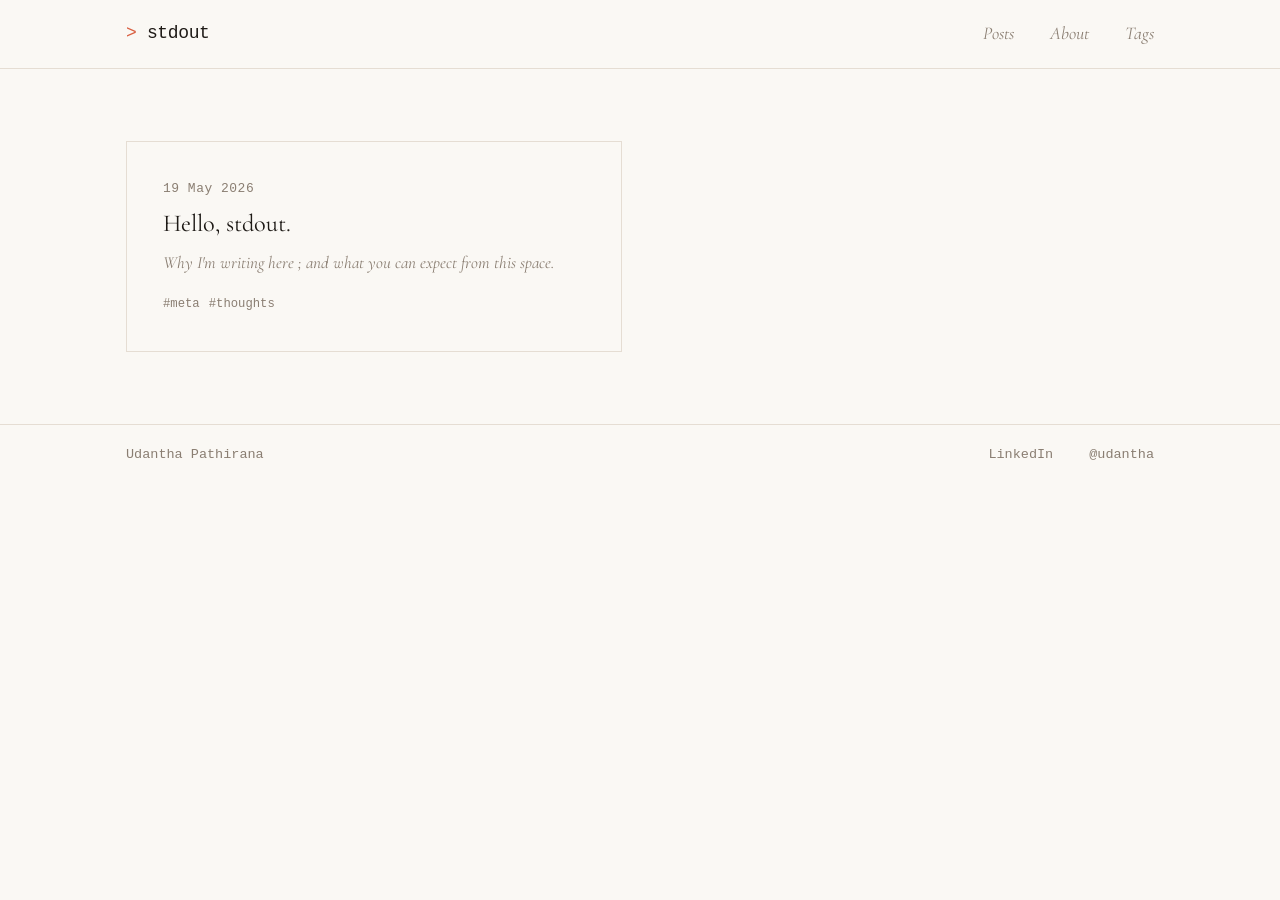
==== index.html @ 0016011a "publish: 2026-05-20 01:02:09" ====
<!DOCTYPE html><html lang="en" data-astro-cid-37fxchfa> <head><meta charset="UTF-8"><meta name="viewport" content="width=device-width, initial-scale=1.0"><title>Posts · stdout</title><link rel="icon" type="image/svg+xml" href="/favicon.svg"><link rel="apple-touch-icon" href="/apple-touch-icon.png"><link rel="canonical" href="https://stdout.udantha.com/"><meta name="description" content="Writing on AI/ML, cloud architecture, distributed systems, and the tricky parts of building software that lasts. By Udantha Pathirana."><meta name="author" content="Udantha Pathirana"><!-- Open Graph --><meta property="og:title" content="Posts · stdout"><meta property="og:type" content="website"><meta property="og:url" content="https://stdout.udantha.com/"><meta property="og:site_name" content="stdout"><meta property="og:description" content="Writing on AI/ML, cloud architecture, distributed systems, and the tricky parts of building software that lasts. By Udantha Pathirana."><meta property="og:image" content="https://stdout.udantha.com/og.png"><!-- Twitter Card --><meta name="twitter:card" content="summary_large_image"><meta name="twitter:title" content="Posts · stdout"><meta name="twitter:description" content="Writing on AI/ML, cloud architecture, distributed systems, and the tricky parts of building software that lasts. By Udantha Pathirana."><meta name="twitter:image" content="https://stdout.udantha.com/og.png"><style>@import"https://fonts.googleapis.com/css2?family=Cormorant+Garamond:ital,wght@0,300;0,400;0,500;0,600;1,300;1,400;1,500;1,600&display=swap";:root{--font-serif: "Cormorant Garamond", Georgia, "Times New Roman", serif;--font-mono: "JetBrains Mono", "Fira Code", ui-monospace, "Courier New", monospace;--color-bg: #faf8f4;--color-surface: #f0ece5;--color-border: #e5ddd3;--color-text: #1e1a16;--color-muted: #8a7e72;--color-accent: #d95f41;--max-width: 720px;--max-width-wide: 1100px;--space-xs: .5rem;--space-sm: 1rem;--space-md: 2rem;--space-lg: 4rem}*,*:before,*:after{box-sizing:border-box;margin:0;padding:0}html{font-size:18px;scroll-behavior:smooth}body{font-family:var(--font-serif);background:var(--color-bg);color:var(--color-text);line-height:1.75;min-height:100vh}a{color:var(--color-accent);text-decoration:none}a:hover{text-decoration:underline}h1,h2,h3,h4,h5,h6{font-family:var(--font-serif);line-height:1.2;font-weight:500}h1{font-size:2.5rem}h2{font-size:1.8rem}h3{font-size:1.4rem}p{margin-block:var(--space-sm)}code{font-family:var(--font-mono);font-size:.78em;background:var(--color-surface);border:1px solid var(--color-border);padding:.1em .4em;border-radius:2px}pre{font-family:var(--font-mono);font-size:.82rem;background:var(--color-surface);border:1px solid var(--color-border);padding:var(--space-sm);border-radius:4px;overflow-x:auto;margin-block:var(--space-sm)}pre code{background:none;border:none;padding:0}img{max-width:100%;height:auto}ul,ol{padding-left:1.5rem}li{margin-block:.25rem}hr{border:none;border-top:1px solid var(--color-border);margin-block:var(--space-md)}blockquote{border-left:2px solid var(--color-accent);padding-left:var(--space-sm);color:var(--color-muted);margin-inline:0;font-style:italic}header[data-astro-cid-37fxchfa]{border-bottom:1px solid var(--color-border);padding-block:var(--space-sm);background:var(--color-bg);position:sticky;top:0;z-index:10}nav[data-astro-cid-37fxchfa]{max-width:var(--max-width-wide);margin-inline:auto;padding-inline:var(--space-md);display:flex;align-items:center;justify-content:space-between}.brand[data-astro-cid-37fxchfa]{font-family:var(--font-mono);font-size:1rem;font-weight:500;color:var(--color-text);letter-spacing:-.02em}.brand[data-astro-cid-37fxchfa]:hover{text-decoration:none;color:var(--color-accent)}.prompt[data-astro-cid-37fxchfa]{color:var(--color-accent)}.nav-links[data-astro-cid-37fxchfa]{display:flex;gap:var(--space-md)}.nav-links[data-astro-cid-37fxchfa] a[data-astro-cid-37fxchfa]{font-family:var(--font-serif);font-style:italic;color:var(--color-muted);font-size:1rem}.nav-links[data-astro-cid-37fxchfa] a[data-astro-cid-37fxchfa]:hover{color:var(--color-text);text-decoration:none}main[data-astro-cid-37fxchfa]{max-width:var(--max-width-wide);margin-inline:auto;padding:var(--space-lg) var(--space-md)}footer[data-astro-cid-37fxchfa]{border-top:1px solid var(--color-border);padding-block:var(--space-sm)}.footer-inner[data-astro-cid-37fxchfa]{max-width:var(--max-width-wide);margin-inline:auto;padding-inline:var(--space-md);display:flex;align-items:center;justify-content:space-between;gap:var(--space-sm)}footer[data-astro-cid-37fxchfa] a[data-astro-cid-37fxchfa]{font-family:var(--font-mono);font-size:.75rem;color:var(--color-muted)}footer[data-astro-cid-37fxchfa] a[data-astro-cid-37fxchfa]:hover{color:var(--color-text);text-decoration:none}.footer-links[data-astro-cid-37fxchfa]{display:flex;gap:var(--space-md)}@media(max-width:600px){nav[data-astro-cid-37fxchfa]{padding-inline:var(--space-sm)}.nav-links[data-astro-cid-37fxchfa]{gap:var(--space-sm)}}
.posts-grid[data-astro-cid-j7pv25f6]{display:grid;grid-template-columns:repeat(auto-fill,minmax(320px,1fr));gap:var(--space-md)}article[data-astro-cid-j7pv25f6]{border:1px solid var(--color-border);padding:var(--space-md);display:flex;flex-direction:column;gap:var(--space-xs);transition:border-color .15s}article[data-astro-cid-j7pv25f6]:hover{border-color:var(--color-muted)}time[data-astro-cid-j7pv25f6]{font-family:var(--font-mono);font-size:.72rem;color:var(--color-muted);letter-spacing:.04em}h2[data-astro-cid-j7pv25f6]{font-size:1.35rem;font-weight:400;line-height:1.25}h2[data-astro-cid-j7pv25f6] a[data-astro-cid-j7pv25f6]{color:var(--color-text)}h2[data-astro-cid-j7pv25f6] a[data-astro-cid-j7pv25f6]:hover{color:var(--color-accent);text-decoration:none}p[data-astro-cid-j7pv25f6]{font-style:italic;color:var(--color-muted);font-size:.95rem;line-height:1.6;margin:0;flex:1}.tags[data-astro-cid-j7pv25f6]{display:flex;gap:var(--space-xs);flex-wrap:wrap;margin-top:var(--space-xs)}.tags[data-astro-cid-j7pv25f6] a[data-astro-cid-j7pv25f6]{font-family:var(--font-mono);font-size:.68rem;color:var(--color-muted)}.tags[data-astro-cid-j7pv25f6] a[data-astro-cid-j7pv25f6]:hover{color:var(--color-accent);text-decoration:none}
</style></head> <body data-astro-cid-37fxchfa> <header data-astro-cid-37fxchfa> <nav data-astro-cid-37fxchfa> <a href="/" class="brand" data-astro-cid-37fxchfa><span class="prompt" data-astro-cid-37fxchfa>&gt;</span>&nbsp;stdout</a> <div class="nav-links" data-astro-cid-37fxchfa> <a href="/" data-astro-cid-37fxchfa>Posts</a> <a href="/about" data-astro-cid-37fxchfa>About</a> <a href="/tags" data-astro-cid-37fxchfa>Tags</a> </div> </nav> </header> <main data-astro-cid-37fxchfa>  <div class="posts-grid" data-astro-cid-j7pv25f6> <article data-astro-cid-j7pv25f6> <time data-astro-cid-j7pv25f6>19 May 2026</time> <h2 data-astro-cid-j7pv25f6><a href="/articles/welcome-to-stdout/" data-astro-cid-j7pv25f6>Hello, stdout.</a></h2> <p data-astro-cid-j7pv25f6>Why I&#39;m writing here ; and what you can expect from this space.</p> <div class="tags" data-astro-cid-j7pv25f6> <a href="/tags/meta/" data-astro-cid-j7pv25f6>#meta</a><a href="/tags/thoughts/" data-astro-cid-j7pv25f6>#thoughts</a> </div> </article> </div>  </main> <footer data-astro-cid-37fxchfa> <div class="footer-inner" data-astro-cid-37fxchfa> <a href="https://udantha.com" data-astro-cid-37fxchfa>Udantha Pathirana</a> <div class="footer-links" data-astro-cid-37fxchfa> <a href="https://www.linkedin.com/in/udantha/" data-astro-cid-37fxchfa>LinkedIn</a> <a href="https://www.instagram.com/udantha" data-astro-cid-37fxchfa>@udantha</a> </div> </div> </footer> </body></html>
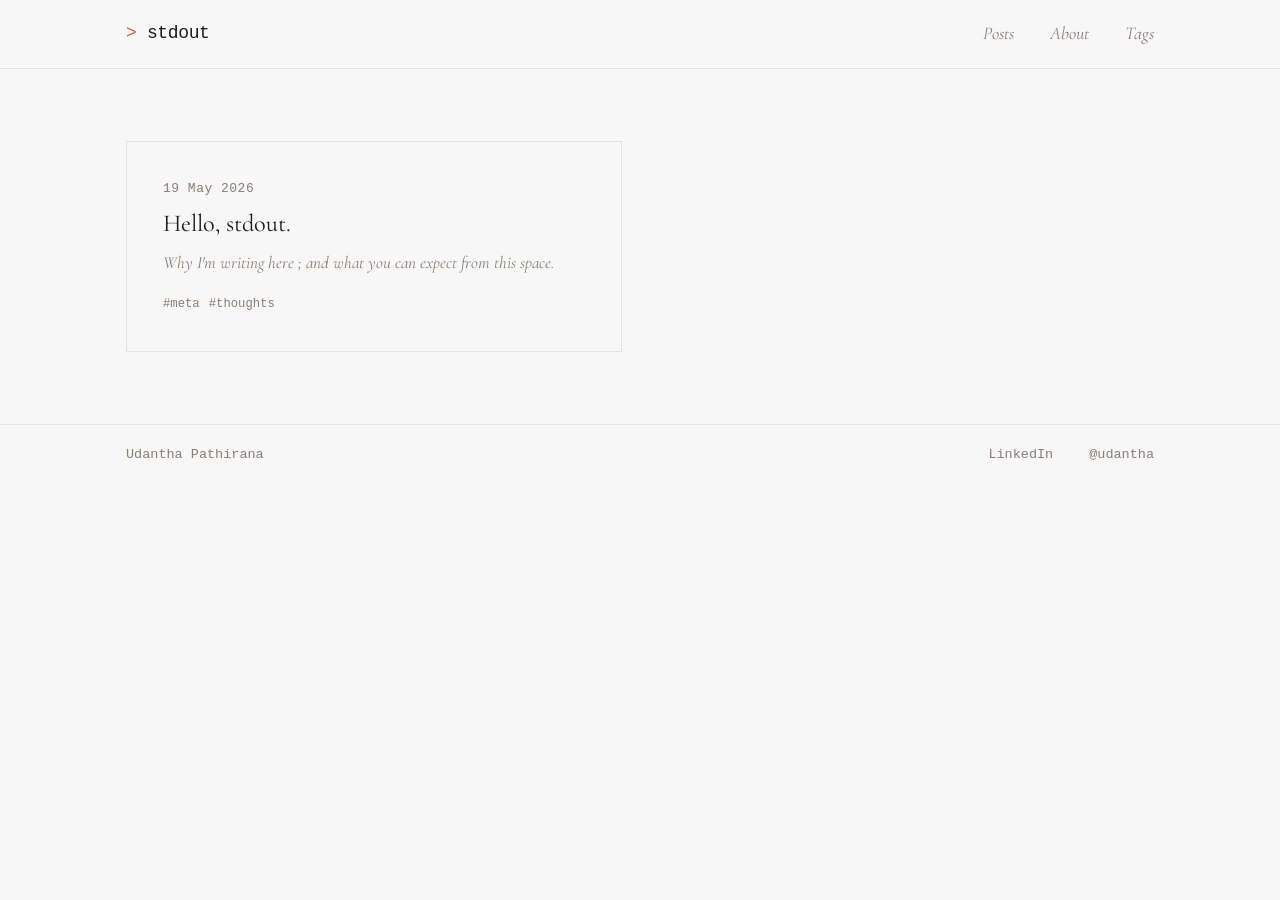
==== commit 9c9d9801: "publish: 2026-05-20 07:33:10" ====
--- a/index.html
+++ b/index.html
@@ -1,3 +1,3 @@
-<!DOCTYPE html><html lang="en" data-astro-cid-37fxchfa> <head><meta charset="UTF-8"><meta name="viewport" content="width=device-width, initial-scale=1.0"><title>Posts · stdout</title><link rel="icon" type="image/svg+xml" href="/favicon.svg"><link rel="apple-touch-icon" href="/apple-touch-icon.png"><link rel="canonical" href="https://stdout.udantha.com/"><meta name="description" content="Writing on AI/ML, cloud architecture, distributed systems, and the tricky parts of building software that lasts. By Udantha Pathirana."><meta name="author" content="Udantha Pathirana"><!-- Open Graph --><meta property="og:title" content="Posts · stdout"><meta property="og:type" content="website"><meta property="og:url" content="https://stdout.udantha.com/"><meta property="og:site_name" content="stdout"><meta property="og:description" content="Writing on AI/ML, cloud architecture, distributed systems, and the tricky parts of building software that lasts. By Udantha Pathirana."><meta property="og:image" content="https://stdout.udantha.com/og.png"><!-- Twitter Card --><meta name="twitter:card" content="summary_large_image"><meta name="twitter:title" content="Posts · stdout"><meta name="twitter:description" content="Writing on AI/ML, cloud architecture, distributed systems, and the tricky parts of building software that lasts. By Udantha Pathirana."><meta name="twitter:image" content="https://stdout.udantha.com/og.png"><style>@import"https://fonts.googleapis.com/css2?family=Cormorant+Garamond:ital,wght@0,300;0,400;0,500;0,600;1,300;1,400;1,500;1,600&display=swap";:root{--font-serif: "Cormorant Garamond", Georgia, "Times New Roman", serif;--font-mono: "JetBrains Mono", "Fira Code", ui-monospace, "Courier New", monospace;--color-bg: #faf8f4;--color-surface: #f0ece5;--color-border: #e5ddd3;--color-text: #1e1a16;--color-muted: #8a7e72;--color-accent: #d95f41;--max-width: 720px;--max-width-wide: 1100px;--space-xs: .5rem;--space-sm: 1rem;--space-md: 2rem;--space-lg: 4rem}*,*:before,*:after{box-sizing:border-box;margin:0;padding:0}html{font-size:18px;scroll-behavior:smooth}body{font-family:var(--font-serif);background:var(--color-bg);color:var(--color-text);line-height:1.75;min-height:100vh}a{color:var(--color-accent);text-decoration:none}a:hover{text-decoration:underline}h1,h2,h3,h4,h5,h6{font-family:var(--font-serif);line-height:1.2;font-weight:500}h1{font-size:2.5rem}h2{font-size:1.8rem}h3{font-size:1.4rem}p{margin-block:var(--space-sm)}code{font-family:var(--font-mono);font-size:.78em;background:var(--color-surface);border:1px solid var(--color-border);padding:.1em .4em;border-radius:2px}pre{font-family:var(--font-mono);font-size:.82rem;background:var(--color-surface);border:1px solid var(--color-border);padding:var(--space-sm);border-radius:4px;overflow-x:auto;margin-block:var(--space-sm)}pre code{background:none;border:none;padding:0}img{max-width:100%;height:auto}ul,ol{padding-left:1.5rem}li{margin-block:.25rem}hr{border:none;border-top:1px solid var(--color-border);margin-block:var(--space-md)}blockquote{border-left:2px solid var(--color-accent);padding-left:var(--space-sm);color:var(--color-muted);margin-inline:0;font-style:italic}header[data-astro-cid-37fxchfa]{border-bottom:1px solid var(--color-border);padding-block:var(--space-sm);background:var(--color-bg);position:sticky;top:0;z-index:10}nav[data-astro-cid-37fxchfa]{max-width:var(--max-width-wide);margin-inline:auto;padding-inline:var(--space-md);display:flex;align-items:center;justify-content:space-between}.brand[data-astro-cid-37fxchfa]{font-family:var(--font-mono);font-size:1rem;font-weight:500;color:var(--color-text);letter-spacing:-.02em}.brand[data-astro-cid-37fxchfa]:hover{text-decoration:none;color:var(--color-accent)}.prompt[data-astro-cid-37fxchfa]{color:var(--color-accent)}.nav-links[data-astro-cid-37fxchfa]{display:flex;gap:var(--space-md)}.nav-links[data-astro-cid-37fxchfa] a[data-astro-cid-37fxchfa]{font-family:var(--font-serif);font-style:italic;color:var(--color-muted);font-size:1rem}.nav-links[data-astro-cid-37fxchfa] a[data-astro-cid-37fxchfa]:hover{color:var(--color-text);text-decoration:none}main[data-astro-cid-37fxchfa]{max-width:var(--max-width-wide);margin-inline:auto;padding:var(--space-lg) var(--space-md)}footer[data-astro-cid-37fxchfa]{border-top:1px solid var(--color-border);padding-block:var(--space-sm)}.footer-inner[data-astro-cid-37fxchfa]{max-width:var(--max-width-wide);margin-inline:auto;padding-inline:var(--space-md);display:flex;align-items:center;justify-content:space-between;gap:var(--space-sm)}footer[data-astro-cid-37fxchfa] a[data-astro-cid-37fxchfa]{font-family:var(--font-mono);font-size:.75rem;color:var(--color-muted)}footer[data-astro-cid-37fxchfa] a[data-astro-cid-37fxchfa]:hover{color:var(--color-text);text-decoration:none}.footer-links[data-astro-cid-37fxchfa]{display:flex;gap:var(--space-md)}@media(max-width:600px){nav[data-astro-cid-37fxchfa]{padding-inline:var(--space-sm)}.nav-links[data-astro-cid-37fxchfa]{gap:var(--space-sm)}}
+<!DOCTYPE html><html lang="en" data-astro-cid-37fxchfa> <head><meta charset="UTF-8"><meta name="viewport" content="width=device-width, initial-scale=1.0"><title>Posts · stdout</title><link rel="icon" type="image/svg+xml" href="/favicon.svg"><link rel="apple-touch-icon" href="/apple-touch-icon.png"><link rel="canonical" href="https://stdout.udantha.com/"><meta name="description" content="Writing on AI/ML, cloud architecture, distributed systems, and the tricky parts of building software that lasts. By Udantha Pathirana."><meta name="author" content="Udantha Pathirana"><!-- Open Graph --><meta property="og:title" content="Posts · stdout"><meta property="og:type" content="website"><meta property="og:url" content="https://stdout.udantha.com/"><meta property="og:site_name" content="stdout"><meta property="og:description" content="Writing on AI/ML, cloud architecture, distributed systems, and the tricky parts of building software that lasts. By Udantha Pathirana."><meta property="og:image" content="https://stdout.udantha.com/og.png"><!-- Twitter Card --><meta name="twitter:card" content="summary_large_image"><meta name="twitter:title" content="Posts · stdout"><meta name="twitter:description" content="Writing on AI/ML, cloud architecture, distributed systems, and the tricky parts of building software that lasts. By Udantha Pathirana."><meta name="twitter:image" content="https://stdout.udantha.com/og.png"><style>@import"https://fonts.googleapis.com/css2?family=Cormorant+Garamond:ital,wght@0,300;0,400;0,500;0,600;1,300;1,400;1,500;1,600&display=swap";:root{--font-serif: "Cormorant Garamond", Georgia, "Times New Roman", serif;--font-mono: "JetBrains Mono", "Fira Code", ui-monospace, "Courier New", monospace;--color-bg: #f7f7f8;--color-surface: #efefef;--color-border: #e2e2e4;--color-text: #1e1a16;--color-muted: #8a7e72;--color-accent: #d95f41;--max-width: 720px;--max-width-wide: 1100px;--space-xs: .5rem;--space-sm: 1rem;--space-md: 2rem;--space-lg: 4rem}*,*:before,*:after{box-sizing:border-box;margin:0;padding:0}html{font-size:18px;scroll-behavior:smooth}body{font-family:var(--font-serif);background:var(--color-bg);color:var(--color-text);line-height:1.75;min-height:100vh}a{color:var(--color-accent);text-decoration:none}a:hover{text-decoration:underline}h1,h2,h3,h4,h5,h6{font-family:var(--font-serif);line-height:1.2;font-weight:500}h1{font-size:2.5rem}h2{font-size:1.8rem}h3{font-size:1.4rem}p{margin-block:var(--space-sm)}code{font-family:var(--font-mono);font-size:.78em;background:var(--color-surface);border:1px solid var(--color-border);padding:.1em .4em;border-radius:2px}pre{font-family:var(--font-mono);font-size:.82rem;background:var(--color-surface);border:1px solid var(--color-border);padding:var(--space-sm);border-radius:4px;overflow-x:auto;margin-block:var(--space-sm)}pre code{background:none;border:none;padding:0}img{max-width:100%;height:auto}ul,ol{padding-left:1.5rem}li{margin-block:.25rem}hr{border:none;border-top:1px solid var(--color-border);margin-block:var(--space-md)}blockquote{border-left:2px solid var(--color-accent);padding-left:var(--space-sm);color:var(--color-muted);margin-inline:0;font-style:italic}header[data-astro-cid-37fxchfa]{border-bottom:1px solid var(--color-border);padding-block:var(--space-sm);background:var(--color-bg);position:sticky;top:0;z-index:10}nav[data-astro-cid-37fxchfa]{max-width:var(--max-width-wide);margin-inline:auto;padding-inline:var(--space-md);display:flex;align-items:center;justify-content:space-between}.brand[data-astro-cid-37fxchfa]{font-family:var(--font-mono);font-size:1rem;font-weight:500;color:var(--color-text);letter-spacing:-.02em}.brand[data-astro-cid-37fxchfa]:hover{text-decoration:none;color:var(--color-accent)}.prompt[data-astro-cid-37fxchfa]{color:var(--color-accent)}.nav-links[data-astro-cid-37fxchfa]{display:flex;gap:var(--space-md)}.nav-links[data-astro-cid-37fxchfa] a[data-astro-cid-37fxchfa]{font-family:var(--font-serif);font-style:italic;color:var(--color-muted);font-size:1rem}.nav-links[data-astro-cid-37fxchfa] a[data-astro-cid-37fxchfa]:hover{color:var(--color-text);text-decoration:none}main[data-astro-cid-37fxchfa]{max-width:var(--max-width-wide);margin-inline:auto;padding:var(--space-lg) var(--space-md)}footer[data-astro-cid-37fxchfa]{border-top:1px solid var(--color-border);padding-block:var(--space-sm)}.footer-inner[data-astro-cid-37fxchfa]{max-width:var(--max-width-wide);margin-inline:auto;padding-inline:var(--space-md);display:flex;align-items:center;justify-content:space-between;gap:var(--space-sm)}footer[data-astro-cid-37fxchfa] a[data-astro-cid-37fxchfa]{font-family:var(--font-mono);font-size:.75rem;color:var(--color-muted)}footer[data-astro-cid-37fxchfa] a[data-astro-cid-37fxchfa]:hover{color:var(--color-text);text-decoration:none}.footer-links[data-astro-cid-37fxchfa]{display:flex;gap:var(--space-md)}@media(max-width:600px){nav[data-astro-cid-37fxchfa]{padding-inline:var(--space-sm)}.nav-links[data-astro-cid-37fxchfa]{gap:var(--space-sm)}}
 .posts-grid[data-astro-cid-j7pv25f6]{display:grid;grid-template-columns:repeat(auto-fill,minmax(320px,1fr));gap:var(--space-md)}article[data-astro-cid-j7pv25f6]{border:1px solid var(--color-border);padding:var(--space-md);display:flex;flex-direction:column;gap:var(--space-xs);transition:border-color .15s}article[data-astro-cid-j7pv25f6]:hover{border-color:var(--color-muted)}time[data-astro-cid-j7pv25f6]{font-family:var(--font-mono);font-size:.72rem;color:var(--color-muted);letter-spacing:.04em}h2[data-astro-cid-j7pv25f6]{font-size:1.35rem;font-weight:400;line-height:1.25}h2[data-astro-cid-j7pv25f6] a[data-astro-cid-j7pv25f6]{color:var(--color-text)}h2[data-astro-cid-j7pv25f6] a[data-astro-cid-j7pv25f6]:hover{color:var(--color-accent);text-decoration:none}p[data-astro-cid-j7pv25f6]{font-style:italic;color:var(--color-muted);font-size:.95rem;line-height:1.6;margin:0;flex:1}.tags[data-astro-cid-j7pv25f6]{display:flex;gap:var(--space-xs);flex-wrap:wrap;margin-top:var(--space-xs)}.tags[data-astro-cid-j7pv25f6] a[data-astro-cid-j7pv25f6]{font-family:var(--font-mono);font-size:.68rem;color:var(--color-muted)}.tags[data-astro-cid-j7pv25f6] a[data-astro-cid-j7pv25f6]:hover{color:var(--color-accent);text-decoration:none}
 </style></head> <body data-astro-cid-37fxchfa> <header data-astro-cid-37fxchfa> <nav data-astro-cid-37fxchfa> <a href="/" class="brand" data-astro-cid-37fxchfa><span class="prompt" data-astro-cid-37fxchfa>&gt;</span>&nbsp;stdout</a> <div class="nav-links" data-astro-cid-37fxchfa> <a href="/" data-astro-cid-37fxchfa>Posts</a> <a href="/about" data-astro-cid-37fxchfa>About</a> <a href="/tags" data-astro-cid-37fxchfa>Tags</a> </div> </nav> </header> <main data-astro-cid-37fxchfa>  <div class="posts-grid" data-astro-cid-j7pv25f6> <article data-astro-cid-j7pv25f6> <time data-astro-cid-j7pv25f6>19 May 2026</time> <h2 data-astro-cid-j7pv25f6><a href="/articles/welcome-to-stdout/" data-astro-cid-j7pv25f6>Hello, stdout.</a></h2> <p data-astro-cid-j7pv25f6>Why I&#39;m writing here ; and what you can expect from this space.</p> <div class="tags" data-astro-cid-j7pv25f6> <a href="/tags/meta/" data-astro-cid-j7pv25f6>#meta</a><a href="/tags/thoughts/" data-astro-cid-j7pv25f6>#thoughts</a> </div> </article> </div>  </main> <footer data-astro-cid-37fxchfa> <div class="footer-inner" data-astro-cid-37fxchfa> <a href="https://udantha.com" data-astro-cid-37fxchfa>Udantha Pathirana</a> <div class="footer-links" data-astro-cid-37fxchfa> <a href="https://www.linkedin.com/in/udantha/" data-astro-cid-37fxchfa>LinkedIn</a> <a href="https://www.instagram.com/udantha" data-astro-cid-37fxchfa>@udantha</a> </div> </div> </footer> </body></html> 
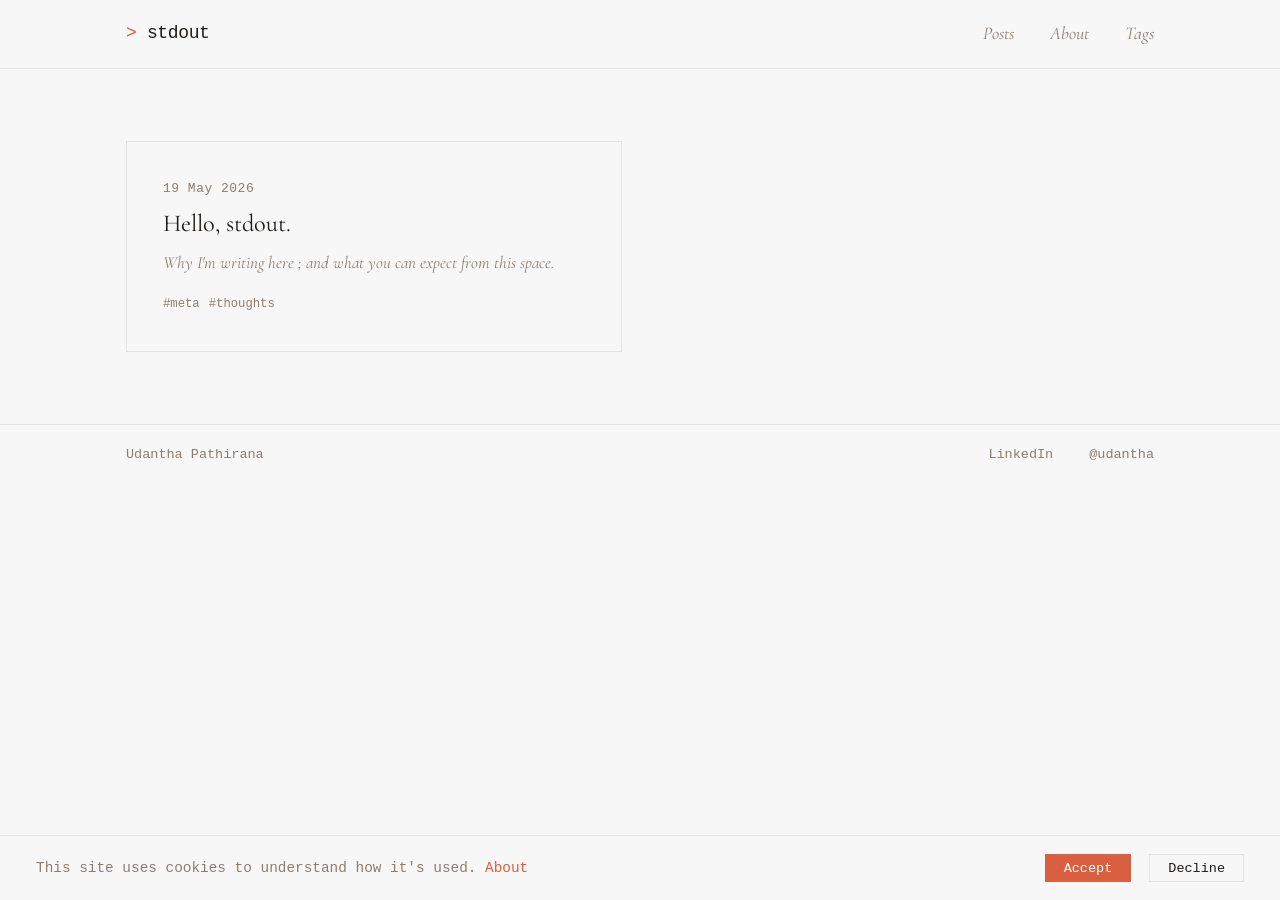
==== commit 3812d438: "publish: 2026-06-09 13:44:56" ====
--- a/index.html
+++ b/index.html
@@ -1,3 +1,52 @@
-<!DOCTYPE html><html lang="en" data-astro-cid-37fxchfa> <head><meta charset="UTF-8"><meta name="viewport" content="width=device-width, initial-scale=1.0"><title>Posts · stdout</title><link rel="icon" type="image/svg+xml" href="/favicon.svg"><link rel="apple-touch-icon" href="/apple-touch-icon.png"><link rel="canonical" href="https://stdout.udantha.com/"><meta name="description" content="Writing on AI/ML, cloud architecture, distributed systems, and the tricky parts of building software that lasts. By Udantha Pathirana."><meta name="author" content="Udantha Pathirana"><!-- Open Graph --><meta property="og:title" content="Posts · stdout"><meta property="og:type" content="website"><meta property="og:url" content="https://stdout.udantha.com/"><meta property="og:site_name" content="stdout"><meta property="og:description" content="Writing on AI/ML, cloud architecture, distributed systems, and the tricky parts of building software that lasts. By Udantha Pathirana."><meta property="og:image" content="https://stdout.udantha.com/og.png"><!-- Twitter Card --><meta name="twitter:card" content="summary_large_image"><meta name="twitter:title" content="Posts · stdout"><meta name="twitter:description" content="Writing on AI/ML, cloud architecture, distributed systems, and the tricky parts of building software that lasts. By Udantha Pathirana."><meta name="twitter:image" content="https://stdout.udantha.com/og.png"><style>@import"https://fonts.googleapis.com/css2?family=Cormorant+Garamond:ital,wght@0,300;0,400;0,500;0,600;1,300;1,400;1,500;1,600&display=swap";:root{--font-serif: "Cormorant Garamond", Georgia, "Times New Roman", serif;--font-mono: "JetBrains Mono", "Fira Code", ui-monospace, "Courier New", monospace;--color-bg: #f7f7f8;--color-surface: #efefef;--color-border: #e2e2e4;--color-text: #1e1a16;--color-muted: #8a7e72;--color-accent: #d95f41;--max-width: 720px;--max-width-wide: 1100px;--space-xs: .5rem;--space-sm: 1rem;--space-md: 2rem;--space-lg: 4rem}*,*:before,*:after{box-sizing:border-box;margin:0;padding:0}html{font-size:18px;scroll-behavior:smooth}body{font-family:var(--font-serif);background:var(--color-bg);color:var(--color-text);line-height:1.75;min-height:100vh}a{color:var(--color-accent);text-decoration:none}a:hover{text-decoration:underline}h1,h2,h3,h4,h5,h6{font-family:var(--font-serif);line-height:1.2;font-weight:500}h1{font-size:2.5rem}h2{font-size:1.8rem}h3{font-size:1.4rem}p{margin-block:var(--space-sm)}code{font-family:var(--font-mono);font-size:.78em;background:var(--color-surface);border:1px solid var(--color-border);padding:.1em .4em;border-radius:2px}pre{font-family:var(--font-mono);font-size:.82rem;background:var(--color-surface);border:1px solid var(--color-border);padding:var(--space-sm);border-radius:4px;overflow-x:auto;margin-block:var(--space-sm)}pre code{background:none;border:none;padding:0}img{max-width:100%;height:auto}ul,ol{padding-left:1.5rem}li{margin-block:.25rem}hr{border:none;border-top:1px solid var(--color-border);margin-block:var(--space-md)}blockquote{border-left:2px solid var(--color-accent);padding-left:var(--space-sm);color:var(--color-muted);margin-inline:0;font-style:italic}header[data-astro-cid-37fxchfa]{border-bottom:1px solid var(--color-border);padding-block:var(--space-sm);background:var(--color-bg);position:sticky;top:0;z-index:10}nav[data-astro-cid-37fxchfa]{max-width:var(--max-width-wide);margin-inline:auto;padding-inline:var(--space-md);display:flex;align-items:center;justify-content:space-between}.brand[data-astro-cid-37fxchfa]{font-family:var(--font-mono);font-size:1rem;font-weight:500;color:var(--color-text);letter-spacing:-.02em}.brand[data-astro-cid-37fxchfa]:hover{text-decoration:none;color:var(--color-accent)}.prompt[data-astro-cid-37fxchfa]{color:var(--color-accent)}.nav-links[data-astro-cid-37fxchfa]{display:flex;gap:var(--space-md)}.nav-links[data-astro-cid-37fxchfa] a[data-astro-cid-37fxchfa]{font-family:var(--font-serif);font-style:italic;color:var(--color-muted);font-size:1rem}.nav-links[data-astro-cid-37fxchfa] a[data-astro-cid-37fxchfa]:hover{color:var(--color-text);text-decoration:none}main[data-astro-cid-37fxchfa]{max-width:var(--max-width-wide);margin-inline:auto;padding:var(--space-lg) var(--space-md)}footer[data-astro-cid-37fxchfa]{border-top:1px solid var(--color-border);padding-block:var(--space-sm)}.footer-inner[data-astro-cid-37fxchfa]{max-width:var(--max-width-wide);margin-inline:auto;padding-inline:var(--space-md);display:flex;align-items:center;justify-content:space-between;gap:var(--space-sm)}footer[data-astro-cid-37fxchfa] a[data-astro-cid-37fxchfa]{font-family:var(--font-mono);font-size:.75rem;color:var(--color-muted)}footer[data-astro-cid-37fxchfa] a[data-astro-cid-37fxchfa]:hover{color:var(--color-text);text-decoration:none}.footer-links[data-astro-cid-37fxchfa]{display:flex;gap:var(--space-md)}@media(max-width:600px){nav[data-astro-cid-37fxchfa]{padding-inline:var(--space-sm)}.nav-links[data-astro-cid-37fxchfa]{gap:var(--space-sm)}}
-.posts-grid[data-astro-cid-j7pv25f6]{display:grid;grid-template-columns:repeat(auto-fill,minmax(320px,1fr));gap:var(--space-md)}article[data-astro-cid-j7pv25f6]{border:1px solid var(--color-border);padding:var(--space-md);display:flex;flex-direction:column;gap:var(--space-xs);transition:border-color .15s}article[data-astro-cid-j7pv25f6]:hover{border-color:var(--color-muted)}time[data-astro-cid-j7pv25f6]{font-family:var(--font-mono);font-size:.72rem;color:var(--color-muted);letter-spacing:.04em}h2[data-astro-cid-j7pv25f6]{font-size:1.35rem;font-weight:400;line-height:1.25}h2[data-astro-cid-j7pv25f6] a[data-astro-cid-j7pv25f6]{color:var(--color-text)}h2[data-astro-cid-j7pv25f6] a[data-astro-cid-j7pv25f6]:hover{color:var(--color-accent);text-decoration:none}p[data-astro-cid-j7pv25f6]{font-style:italic;color:var(--color-muted);font-size:.95rem;line-height:1.6;margin:0;flex:1}.tags[data-astro-cid-j7pv25f6]{display:flex;gap:var(--space-xs);flex-wrap:wrap;margin-top:var(--space-xs)}.tags[data-astro-cid-j7pv25f6] a[data-astro-cid-j7pv25f6]{font-family:var(--font-mono);font-size:.68rem;color:var(--color-muted)}.tags[data-astro-cid-j7pv25f6] a[data-astro-cid-j7pv25f6]:hover{color:var(--color-accent);text-decoration:none}
-</style></head> <body data-astro-cid-37fxchfa> <header data-astro-cid-37fxchfa> <nav data-astro-cid-37fxchfa> <a href="/" class="brand" data-astro-cid-37fxchfa><span class="prompt" data-astro-cid-37fxchfa>&gt;</span>&nbsp;stdout</a> <div class="nav-links" data-astro-cid-37fxchfa> <a href="/" data-astro-cid-37fxchfa>Posts</a> <a href="/about" data-astro-cid-37fxchfa>About</a> <a href="/tags" data-astro-cid-37fxchfa>Tags</a> </div> </nav> </header> <main data-astro-cid-37fxchfa>  <div class="posts-grid" data-astro-cid-j7pv25f6> <article data-astro-cid-j7pv25f6> <time data-astro-cid-j7pv25f6>19 May 2026</time> <h2 data-astro-cid-j7pv25f6><a href="/articles/welcome-to-stdout/" data-astro-cid-j7pv25f6>Hello, stdout.</a></h2> <p data-astro-cid-j7pv25f6>Why I&#39;m writing here ; and what you can expect from this space.</p> <div class="tags" data-astro-cid-j7pv25f6> <a href="/tags/meta/" data-astro-cid-j7pv25f6>#meta</a><a href="/tags/thoughts/" data-astro-cid-j7pv25f6>#thoughts</a> </div> </article> </div>  </main> <footer data-astro-cid-37fxchfa> <div class="footer-inner" data-astro-cid-37fxchfa> <a href="https://udantha.com" data-astro-cid-37fxchfa>Udantha Pathirana</a> <div class="footer-links" data-astro-cid-37fxchfa> <a href="https://www.linkedin.com/in/udantha/" data-astro-cid-37fxchfa>LinkedIn</a> <a href="https://www.instagram.com/udantha" data-astro-cid-37fxchfa>@udantha</a> </div> </div> </footer> </body></html> +<!DOCTYPE html><html lang="en" data-astro-cid-37fxchfa> <head><meta charset="UTF-8"><meta name="viewport" content="width=device-width, initial-scale=1.0"><title>Posts · stdout</title><link rel="icon" type="image/svg+xml" href="/favicon.svg"><link rel="apple-touch-icon" href="/apple-touch-icon.png"><link rel="canonical" href="https://stdout.udantha.com/"><meta name="description" content="Writing on AI/ML, cloud architecture, distributed systems, and the tricky parts of building software that lasts. By Udantha Pathirana."><meta name="author" content="Udantha Pathirana"><!-- Open Graph --><meta property="og:title" content="Posts · stdout"><meta property="og:type" content="website"><meta property="og:url" content="https://stdout.udantha.com/"><meta property="og:site_name" content="stdout"><meta property="og:description" content="Writing on AI/ML, cloud architecture, distributed systems, and the tricky parts of building software that lasts. By Udantha Pathirana."><meta property="og:image" content="https://stdout.udantha.com/og.png"><!-- Twitter Card --><meta name="twitter:card" content="summary_large_image"><meta name="twitter:title" content="Posts · stdout"><meta name="twitter:description" content="Writing on AI/ML, cloud architecture, distributed systems, and the tricky parts of building software that lasts. By Udantha Pathirana."><meta name="twitter:image" content="https://stdout.udantha.com/og.png"><!-- Consent Mode defaults (must run before GTM) --><script>
+    window.dataLayer = window.dataLayer || [];
+    function gtag(){dataLayer.push(arguments);}
+    gtag('consent', 'default', {
+      analytics_storage: 'denied',
+      ad_storage: 'denied',
+      ad_user_data: 'denied',
+      ad_personalization: 'denied',
+    });
+    if (typeof localStorage !== 'undefined' && localStorage.getItem('gtm_consent') === 'granted') {
+      gtag('consent', 'update', {
+        analytics_storage: 'granted',
+        ad_storage: 'granted',
+        ad_user_data: 'granted',
+        ad_personalization: 'granted',
+      });
+    }
+  </script><!-- Google Tag Manager --><script>(function(w,d,s,l,i){w[l]=w[l]||[];w[l].push({'gtm.start':
+  new Date().getTime(),event:'gtm.js'});var f=d.getElementsByTagName(s)[0],
+  j=d.createElement(s),dl=l!='dataLayer'?'&l='+l:'';j.async=true;j.src=
+  'https://www.googletagmanager.com/gtm.js?id='+i+dl;f.parentNode.insertBefore(j,f);
+  })(window,document,'script','dataLayer','GTM-M58P6XMG');</script><!-- End Google Tag Manager --><link rel="stylesheet" href="/_astro/_slug_.DxpeEc5F.css">
+<style>.posts-grid[data-astro-cid-j7pv25f6]{display:grid;grid-template-columns:repeat(auto-fill,minmax(320px,1fr));gap:var(--space-md)}article[data-astro-cid-j7pv25f6]{border:1px solid var(--color-border);padding:var(--space-md);display:flex;flex-direction:column;gap:var(--space-xs);transition:border-color .15s}article[data-astro-cid-j7pv25f6]:hover{border-color:var(--color-muted)}time[data-astro-cid-j7pv25f6]{font-family:var(--font-mono);font-size:.72rem;color:var(--color-muted);letter-spacing:.04em}h2[data-astro-cid-j7pv25f6]{font-size:1.35rem;font-weight:400;line-height:1.25}h2[data-astro-cid-j7pv25f6] a[data-astro-cid-j7pv25f6]{color:var(--color-text)}h2[data-astro-cid-j7pv25f6] a[data-astro-cid-j7pv25f6]:hover{color:var(--color-accent);text-decoration:none}p[data-astro-cid-j7pv25f6]{font-style:italic;color:var(--color-muted);font-size:.95rem;line-height:1.6;margin:0;flex:1}.tags[data-astro-cid-j7pv25f6]{display:flex;gap:var(--space-xs);flex-wrap:wrap;margin-top:var(--space-xs)}.tags[data-astro-cid-j7pv25f6] a[data-astro-cid-j7pv25f6]{font-family:var(--font-mono);font-size:.68rem;color:var(--color-muted)}.tags[data-astro-cid-j7pv25f6] a[data-astro-cid-j7pv25f6]:hover{color:var(--color-accent);text-decoration:none}
+</style></head> <body data-astro-cid-37fxchfa> <!-- Google Tag Manager (noscript) --> <noscript><iframe src="https://www.googletagmanager.com/ns.html?id=GTM-M58P6XMG" height="0" width="0" style="display:none;visibility:hidden" data-astro-cid-37fxchfa></iframe></noscript> <!-- End Google Tag Manager (noscript) --> <header data-astro-cid-37fxchfa> <nav data-astro-cid-37fxchfa> <a href="/" class="brand" data-astro-cid-37fxchfa><span class="prompt" data-astro-cid-37fxchfa>&gt;</span>&nbsp;stdout</a> <div class="nav-links" data-astro-cid-37fxchfa> <a href="/" data-astro-cid-37fxchfa>Posts</a> <a href="/about" data-astro-cid-37fxchfa>About</a> <a href="/tags" data-astro-cid-37fxchfa>Tags</a> </div> </nav> </header> <main data-astro-cid-37fxchfa>  <div class="posts-grid" data-astro-cid-j7pv25f6> <article data-astro-cid-j7pv25f6> <time data-astro-cid-j7pv25f6>19 May 2026</time> <h2 data-astro-cid-j7pv25f6><a href="/articles/welcome-to-stdout/" data-astro-cid-j7pv25f6>Hello, stdout.</a></h2> <p data-astro-cid-j7pv25f6>Why I&#39;m writing here ; and what you can expect from this space.</p> <div class="tags" data-astro-cid-j7pv25f6> <a href="/tags/meta/" data-astro-cid-j7pv25f6>#meta</a><a href="/tags/thoughts/" data-astro-cid-j7pv25f6>#thoughts</a> </div> </article> </div>  </main> <footer data-astro-cid-37fxchfa> <div class="footer-inner" data-astro-cid-37fxchfa> <a href="https://udantha.com" data-astro-cid-37fxchfa>Udantha Pathirana</a> <div class="footer-links" data-astro-cid-37fxchfa> <a href="https://www.linkedin.com/in/udantha/" data-astro-cid-37fxchfa>LinkedIn</a> <a href="https://www.instagram.com/udantha" data-astro-cid-37fxchfa>@udantha</a> </div> </div> </footer> <div id="consent-banner" data-astro-cid-2effgw6e> <p data-astro-cid-2effgw6e>This site uses cookies to understand how it's used. <a href="/about" data-astro-cid-2effgw6e>About</a></p> <div class="consent-actions" data-astro-cid-2effgw6e> <button id="consent-accept" data-astro-cid-2effgw6e>Accept</button> <button id="consent-decline" data-astro-cid-2effgw6e>Decline</button> </div> </div> <script>
+  (function () {
+    var banner = document.getElementById('consent-banner');
+    var saved = localStorage.getItem('gtm_consent');
+
+    if (saved) {
+      banner.style.display = 'none';
+      return;
+    }
+
+    banner.style.display = 'flex';
+
+    document.getElementById('consent-accept').addEventListener('click', function () {
+      localStorage.setItem('gtm_consent', 'granted');
+      gtag('consent', 'update', {
+        analytics_storage: 'granted',
+        ad_storage: 'granted',
+        ad_user_data: 'granted',
+        ad_personalization: 'granted',
+      });
+      banner.style.display = 'none';
+    });
+
+    document.getElementById('consent-decline').addEventListener('click', function () {
+      localStorage.setItem('gtm_consent', 'denied');
+      banner.style.display = 'none';
+    });
+  })();
+</script>  </body></html> 
--- a/_astro/_slug_.DxpeEc5F.css
+++ b/_astro/_slug_.DxpeEc5F.css
@@ -0,0 +1 @@
+@import"https://fonts.googleapis.com/css2?family=Cormorant+Garamond:ital,wght@0,300;0,400;0,500;0,600;1,300;1,400;1,500;1,600&display=swap";:root{--font-serif: "Cormorant Garamond", Georgia, "Times New Roman", serif;--font-mono: "JetBrains Mono", "Fira Code", ui-monospace, "Courier New", monospace;--color-bg: #f7f7f8;--color-surface: #efefef;--color-border: #e2e2e4;--color-text: #1e1a16;--color-muted: #8a7e72;--color-accent: #d95f41;--max-width: 720px;--max-width-wide: 1100px;--space-xs: .5rem;--space-sm: 1rem;--space-md: 2rem;--space-lg: 4rem}*,*:before,*:after{box-sizing:border-box;margin:0;padding:0}html{font-size:18px;scroll-behavior:smooth}body{font-family:var(--font-serif);background:var(--color-bg);color:var(--color-text);line-height:1.75;min-height:100vh}a{color:var(--color-accent);text-decoration:none}a:hover{text-decoration:underline}h1,h2,h3,h4,h5,h6{font-family:var(--font-serif);line-height:1.2;font-weight:500}h1{font-size:2.5rem}h2{font-size:1.8rem}h3{font-size:1.4rem}p{margin-block:var(--space-sm)}code{font-family:var(--font-mono);font-size:.78em;background:var(--color-surface);border:1px solid var(--color-border);padding:.1em .4em;border-radius:2px}pre{font-family:var(--font-mono);font-size:.82rem;background:var(--color-surface);border:1px solid var(--color-border);padding:var(--space-sm);border-radius:4px;overflow-x:auto;margin-block:var(--space-sm)}pre code{background:none;border:none;padding:0}img{max-width:100%;height:auto}ul,ol{padding-left:1.5rem}li{margin-block:.25rem}hr{border:none;border-top:1px solid var(--color-border);margin-block:var(--space-md)}blockquote{border-left:2px solid var(--color-accent);padding-left:var(--space-sm);color:var(--color-muted);margin-inline:0;font-style:italic}#consent-banner[data-astro-cid-2effgw6e]{display:none;position:fixed;bottom:0;left:0;right:0;background:var(--color-bg);border-top:1px solid var(--color-border);padding:var(--space-sm) var(--space-md);align-items:center;justify-content:space-between;gap:var(--space-md);z-index:100;font-family:var(--font-mono);font-size:.8rem}#consent-banner[data-astro-cid-2effgw6e] p[data-astro-cid-2effgw6e]{margin:0;color:var(--color-muted)}#consent-banner[data-astro-cid-2effgw6e] a[data-astro-cid-2effgw6e]{color:var(--color-accent)}.consent-actions[data-astro-cid-2effgw6e]{display:flex;gap:var(--space-sm);flex-shrink:0}.consent-actions[data-astro-cid-2effgw6e] button[data-astro-cid-2effgw6e]{font-family:var(--font-mono);font-size:.75rem;padding:.3rem 1rem;border:1px solid var(--color-border);background:transparent;color:var(--color-text);cursor:pointer}#consent-accept[data-astro-cid-2effgw6e]{background:var(--color-accent);border-color:var(--color-accent);color:#fff}#consent-accept[data-astro-cid-2effgw6e]:hover{opacity:.85}#consent-decline[data-astro-cid-2effgw6e]:hover{background:var(--color-border)}@media(max-width:600px){#consent-banner[data-astro-cid-2effgw6e]{flex-direction:column;align-items:flex-start}}header[data-astro-cid-37fxchfa]{border-bottom:1px solid var(--color-border);padding-block:var(--space-sm);background:var(--color-bg);position:sticky;top:0;z-index:10}nav[data-astro-cid-37fxchfa]{max-width:var(--max-width-wide);margin-inline:auto;padding-inline:var(--space-md);display:flex;align-items:center;justify-content:space-between}.brand[data-astro-cid-37fxchfa]{font-family:var(--font-mono);font-size:1rem;font-weight:500;color:var(--color-text);letter-spacing:-.02em}.brand[data-astro-cid-37fxchfa]:hover{text-decoration:none;color:var(--color-accent)}.prompt[data-astro-cid-37fxchfa]{color:var(--color-accent)}.nav-links[data-astro-cid-37fxchfa]{display:flex;gap:var(--space-md)}.nav-links[data-astro-cid-37fxchfa] a[data-astro-cid-37fxchfa]{font-family:var(--font-serif);font-style:italic;color:var(--color-muted);font-size:1rem}.nav-links[data-astro-cid-37fxchfa] a[data-astro-cid-37fxchfa]:hover{color:var(--color-text);text-decoration:none}main[data-astro-cid-37fxchfa]{max-width:var(--max-width-wide);margin-inline:auto;padding:var(--space-lg) var(--space-md)}footer[data-astro-cid-37fxchfa]{border-top:1px solid var(--color-border);padding-block:var(--space-sm)}.footer-inner[data-astro-cid-37fxchfa]{max-width:var(--max-width-wide);margin-inline:auto;padding-inline:var(--space-md);display:flex;align-items:center;justify-content:space-between;gap:var(--space-sm)}footer[data-astro-cid-37fxchfa] a[data-astro-cid-37fxchfa]{font-family:var(--font-mono);font-size:.75rem;color:var(--color-muted)}footer[data-astro-cid-37fxchfa] a[data-astro-cid-37fxchfa]:hover{color:var(--color-text);text-decoration:none}.footer-links[data-astro-cid-37fxchfa]{display:flex;gap:var(--space-md)}@media(max-width:600px){nav[data-astro-cid-37fxchfa]{padding-inline:var(--space-sm)}.nav-links[data-astro-cid-37fxchfa]{gap:var(--space-sm)}}
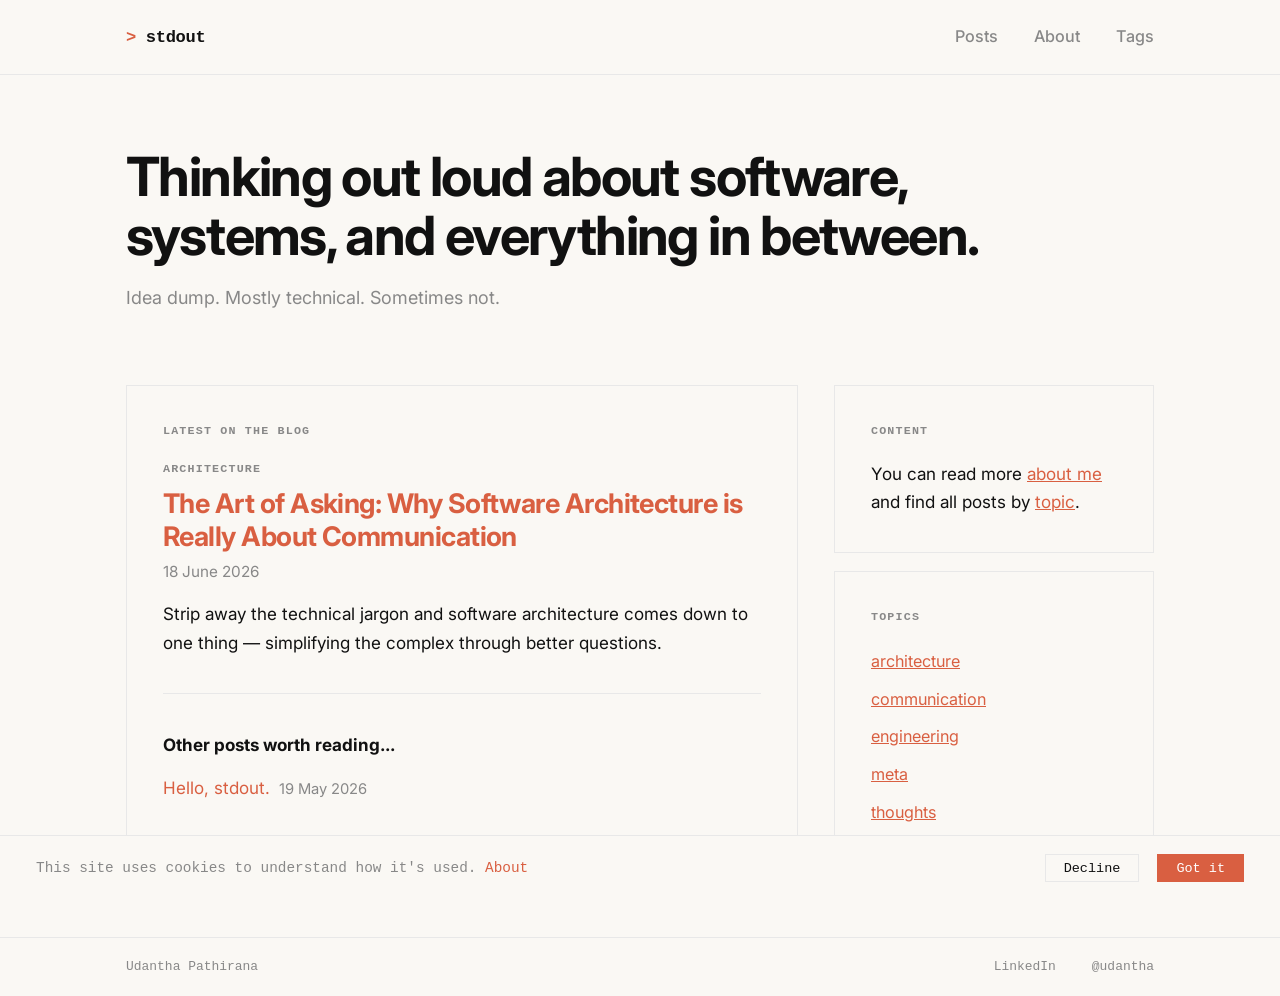
==== commit 843181b6: "publish: 2026-06-18 21:11:13" ====
--- a/index.html
+++ b/index.html
@@ -2,50 +2,65 @@
     window.dataLayer = window.dataLayer || [];
     function gtag(){dataLayer.push(arguments);}
     gtag('consent', 'default', {
-      analytics_storage: 'denied',
-      ad_storage: 'denied',
-      ad_user_data: 'denied',
-      ad_personalization: 'denied',
+      analytics_storage: 'granted',
+      ad_storage: 'granted',
+      ad_user_data: 'granted',
+      ad_personalization: 'granted',
     });
-    if (typeof localStorage !== 'undefined' && localStorage.getItem('gtm_consent') === 'granted') {
+    var _cm = document.cookie.match('(^|;)\\s*gtm_consent=([^;]+)');
+    if (_cm && _cm[2] === 'denied') {
       gtag('consent', 'update', {
-        analytics_storage: 'granted',
-        ad_storage: 'granted',
-        ad_user_data: 'granted',
-        ad_personalization: 'granted',
+        analytics_storage: 'denied',
+        ad_storage: 'denied',
+        ad_user_data: 'denied',
+        ad_personalization: 'denied',
       });
     }
   </script><!-- Google Tag Manager --><script>(function(w,d,s,l,i){w[l]=w[l]||[];w[l].push({'gtm.start':
   new Date().getTime(),event:'gtm.js'});var f=d.getElementsByTagName(s)[0],
   j=d.createElement(s),dl=l!='dataLayer'?'&l='+l:'';j.async=true;j.src=
   'https://www.googletagmanager.com/gtm.js?id='+i+dl;f.parentNode.insertBefore(j,f);
-  })(window,document,'script','dataLayer','GTM-M58P6XMG');</script><!-- End Google Tag Manager --><link rel="stylesheet" href="/_astro/_slug_.DxpeEc5F.css">
-<style>.posts-grid[data-astro-cid-j7pv25f6]{display:grid;grid-template-columns:repeat(auto-fill,minmax(320px,1fr));gap:var(--space-md)}article[data-astro-cid-j7pv25f6]{border:1px solid var(--color-border);padding:var(--space-md);display:flex;flex-direction:column;gap:var(--space-xs);transition:border-color .15s}article[data-astro-cid-j7pv25f6]:hover{border-color:var(--color-muted)}time[data-astro-cid-j7pv25f6]{font-family:var(--font-mono);font-size:.72rem;color:var(--color-muted);letter-spacing:.04em}h2[data-astro-cid-j7pv25f6]{font-size:1.35rem;font-weight:400;line-height:1.25}h2[data-astro-cid-j7pv25f6] a[data-astro-cid-j7pv25f6]{color:var(--color-text)}h2[data-astro-cid-j7pv25f6] a[data-astro-cid-j7pv25f6]:hover{color:var(--color-accent);text-decoration:none}p[data-astro-cid-j7pv25f6]{font-style:italic;color:var(--color-muted);font-size:.95rem;line-height:1.6;margin:0;flex:1}.tags[data-astro-cid-j7pv25f6]{display:flex;gap:var(--space-xs);flex-wrap:wrap;margin-top:var(--space-xs)}.tags[data-astro-cid-j7pv25f6] a[data-astro-cid-j7pv25f6]{font-family:var(--font-mono);font-size:.68rem;color:var(--color-muted)}.tags[data-astro-cid-j7pv25f6] a[data-astro-cid-j7pv25f6]:hover{color:var(--color-accent);text-decoration:none}
-</style></head> <body data-astro-cid-37fxchfa> <!-- Google Tag Manager (noscript) --> <noscript><iframe src="https://www.googletagmanager.com/ns.html?id=GTM-M58P6XMG" height="0" width="0" style="display:none;visibility:hidden" data-astro-cid-37fxchfa></iframe></noscript> <!-- End Google Tag Manager (noscript) --> <header data-astro-cid-37fxchfa> <nav data-astro-cid-37fxchfa> <a href="/" class="brand" data-astro-cid-37fxchfa><span class="prompt" data-astro-cid-37fxchfa>&gt;</span>&nbsp;stdout</a> <div class="nav-links" data-astro-cid-37fxchfa> <a href="/" data-astro-cid-37fxchfa>Posts</a> <a href="/about" data-astro-cid-37fxchfa>About</a> <a href="/tags" data-astro-cid-37fxchfa>Tags</a> </div> </nav> </header> <main data-astro-cid-37fxchfa>  <div class="posts-grid" data-astro-cid-j7pv25f6> <article data-astro-cid-j7pv25f6> <time data-astro-cid-j7pv25f6>19 May 2026</time> <h2 data-astro-cid-j7pv25f6><a href="/articles/welcome-to-stdout/" data-astro-cid-j7pv25f6>Hello, stdout.</a></h2> <p data-astro-cid-j7pv25f6>Why I&#39;m writing here ; and what you can expect from this space.</p> <div class="tags" data-astro-cid-j7pv25f6> <a href="/tags/meta/" data-astro-cid-j7pv25f6>#meta</a><a href="/tags/thoughts/" data-astro-cid-j7pv25f6>#thoughts</a> </div> </article> </div>  </main> <footer data-astro-cid-37fxchfa> <div class="footer-inner" data-astro-cid-37fxchfa> <a href="https://udantha.com" data-astro-cid-37fxchfa>Udantha Pathirana</a> <div class="footer-links" data-astro-cid-37fxchfa> <a href="https://www.linkedin.com/in/udantha/" data-astro-cid-37fxchfa>LinkedIn</a> <a href="https://www.instagram.com/udantha" data-astro-cid-37fxchfa>@udantha</a> </div> </div> </footer> <div id="consent-banner" data-astro-cid-2effgw6e> <p data-astro-cid-2effgw6e>This site uses cookies to understand how it's used. <a href="/about" data-astro-cid-2effgw6e>About</a></p> <div class="consent-actions" data-astro-cid-2effgw6e> <button id="consent-accept" data-astro-cid-2effgw6e>Accept</button> <button id="consent-decline" data-astro-cid-2effgw6e>Decline</button> </div> </div> <script>
+  })(window,document,'script','dataLayer','GTM-M58P6XMG');</script><!-- End Google Tag Manager --><link rel="stylesheet" href="/_astro/_slug_.Bh6Fd7Xh.css">
+<style>.hero[data-astro-cid-j7pv25f6]{margin-bottom:var(--space-lg)}.hero[data-astro-cid-j7pv25f6] h1[data-astro-cid-j7pv25f6]{font-size:clamp(1.9rem,4.5vw,3rem);font-weight:700;letter-spacing:-.03em;line-height:1.1;margin-bottom:1rem;max-width:900px}.tagline[data-astro-cid-j7pv25f6]{font-size:1rem;color:var(--color-muted);margin:0;max-width:600px;line-height:1.6}.home-grid[data-astro-cid-j7pv25f6]{display:grid;grid-template-columns:1fr 320px;gap:var(--space-md);align-items:start}.section-box[data-astro-cid-j7pv25f6]{border:1px solid var(--color-border);padding:var(--space-md);background:var(--color-bg)}.section-label[data-astro-cid-j7pv25f6]{font-family:var(--font-mono);font-size:.65rem;font-weight:600;letter-spacing:.1em;color:var(--color-muted);margin-bottom:var(--space-sm)}.tag-label[data-astro-cid-j7pv25f6]{font-family:var(--font-mono);font-size:.65rem;font-weight:600;letter-spacing:.1em;color:var(--color-muted);margin-bottom:.5rem}.featured-post[data-astro-cid-j7pv25f6] h2[data-astro-cid-j7pv25f6]{font-size:1.5rem;font-weight:700;letter-spacing:-.02em;line-height:1.2;margin-bottom:.35rem}.featured-post[data-astro-cid-j7pv25f6] h2[data-astro-cid-j7pv25f6] a[data-astro-cid-j7pv25f6]{color:var(--color-accent)}.featured-post[data-astro-cid-j7pv25f6] h2[data-astro-cid-j7pv25f6] a[data-astro-cid-j7pv25f6]:hover{text-decoration:underline}.featured-post[data-astro-cid-j7pv25f6] time[data-astro-cid-j7pv25f6]{display:block;font-size:.85rem;color:var(--color-muted);margin-bottom:.75rem}.featured-post[data-astro-cid-j7pv25f6] p[data-astro-cid-j7pv25f6]{font-size:.95rem;color:var(--color-text);line-height:1.7;margin:0}.other-posts[data-astro-cid-j7pv25f6]{margin-top:var(--space-md);padding-top:var(--space-md);border-top:1px solid var(--color-border)}.other-label[data-astro-cid-j7pv25f6]{font-weight:700;font-size:.95rem;margin:0 0 .75rem;color:var(--color-text)}.other-posts[data-astro-cid-j7pv25f6] ul[data-astro-cid-j7pv25f6]{list-style:none;padding:0;display:flex;flex-direction:column;gap:.5rem}.other-posts[data-astro-cid-j7pv25f6] li[data-astro-cid-j7pv25f6]{display:flex;align-items:baseline;gap:.5rem;flex-wrap:wrap;margin:0}.other-posts[data-astro-cid-j7pv25f6] a[data-astro-cid-j7pv25f6]{font-size:.95rem;color:var(--color-accent)}.other-posts[data-astro-cid-j7pv25f6] a[data-astro-cid-j7pv25f6]:hover{text-decoration:underline}.item-date[data-astro-cid-j7pv25f6]{font-size:.82rem;color:var(--color-muted);white-space:nowrap}.sidebar[data-astro-cid-j7pv25f6] .section-box[data-astro-cid-j7pv25f6] p[data-astro-cid-j7pv25f6]{font-size:.95rem;line-height:1.65;color:var(--color-text);margin:0}.sidebar[data-astro-cid-j7pv25f6] .section-box[data-astro-cid-j7pv25f6] a[data-astro-cid-j7pv25f6]{color:var(--color-accent);text-decoration:underline}.tag-list[data-astro-cid-j7pv25f6]{list-style:none;padding:0;display:flex;flex-direction:column;gap:.4rem}.tag-list[data-astro-cid-j7pv25f6] li[data-astro-cid-j7pv25f6]{margin:0}.tag-list[data-astro-cid-j7pv25f6] a[data-astro-cid-j7pv25f6]{font-size:.9rem;color:var(--color-accent)}.tag-list[data-astro-cid-j7pv25f6] a[data-astro-cid-j7pv25f6]:hover{text-decoration:underline}@media(max-width:768px){.home-grid[data-astro-cid-j7pv25f6]{grid-template-columns:1fr}}
+</style></head> <body data-astro-cid-37fxchfa> <!-- Google Tag Manager (noscript) --> <noscript><iframe src="https://www.googletagmanager.com/ns.html?id=GTM-M58P6XMG" height="0" width="0" style="display:none;visibility:hidden" data-astro-cid-37fxchfa></iframe></noscript> <!-- End Google Tag Manager (noscript) --> <header data-astro-cid-37fxchfa> <nav data-astro-cid-37fxchfa> <a href="/" class="brand" data-astro-cid-37fxchfa><span class="prompt" data-astro-cid-37fxchfa>&gt;</span>&nbsp;stdout</a> <div class="nav-links" data-astro-cid-37fxchfa> <a href="/" data-astro-cid-37fxchfa>Posts</a> <a href="/about" data-astro-cid-37fxchfa>About</a> <a href="/tags" data-astro-cid-37fxchfa>Tags</a> </div> </nav> </header> <main data-astro-cid-37fxchfa>  <div class="hero" data-astro-cid-j7pv25f6> <h1 data-astro-cid-j7pv25f6>
+Thinking out loud about software, systems, and everything in
+			between.
+</h1> <p class="tagline" data-astro-cid-j7pv25f6>Idea dump. Mostly technical. Sometimes not.</p> </div> <div class="home-grid" data-astro-cid-j7pv25f6> <div class="main-col" data-astro-cid-j7pv25f6> <div class="section-box" data-astro-cid-j7pv25f6> <div class="section-label" data-astro-cid-j7pv25f6>LATEST ON THE BLOG</div> <div class="featured-post" data-astro-cid-j7pv25f6> <div class="tag-label" data-astro-cid-j7pv25f6> ARCHITECTURE </div> <h2 data-astro-cid-j7pv25f6> <a href="/articles/art-of-asking/" data-astro-cid-j7pv25f6> The Art of Asking: Why Software Architecture is Really About Communication </a> </h2> <time data-astro-cid-j7pv25f6>18 June 2026</time> <p data-astro-cid-j7pv25f6>Strip away the technical jargon and software architecture comes down to one thing — simplifying the complex through better questions.</p> </div> <div class="other-posts" data-astro-cid-j7pv25f6> <p class="other-label" data-astro-cid-j7pv25f6>
+Other posts worth reading...
+</p> <ul data-astro-cid-j7pv25f6> <li data-astro-cid-j7pv25f6> <a href="/articles/welcome-to-stdout/" data-astro-cid-j7pv25f6> Hello, stdout. </a> <span class="item-date" data-astro-cid-j7pv25f6> 19 May 2026 </span> </li> </ul> </div> </div> </div> <div class="sidebar" data-astro-cid-j7pv25f6> <div class="section-box" data-astro-cid-j7pv25f6> <div class="section-label" data-astro-cid-j7pv25f6>CONTENT</div> <p data-astro-cid-j7pv25f6>
+You can read more <a href="/about" data-astro-cid-j7pv25f6>about me</a> and find all posts
+					by <a href="/tags" data-astro-cid-j7pv25f6>topic</a>.
+</p> </div> <div class="section-box" style="margin-top: 1rem;" data-astro-cid-j7pv25f6> <div class="section-label" data-astro-cid-j7pv25f6>TOPICS</div> <ul class="tag-list" data-astro-cid-j7pv25f6> <li data-astro-cid-j7pv25f6> <a href="/tags/architecture/" data-astro-cid-j7pv25f6>architecture</a> </li><li data-astro-cid-j7pv25f6> <a href="/tags/communication/" data-astro-cid-j7pv25f6>communication</a> </li><li data-astro-cid-j7pv25f6> <a href="/tags/engineering/" data-astro-cid-j7pv25f6>engineering</a> </li><li data-astro-cid-j7pv25f6> <a href="/tags/meta/" data-astro-cid-j7pv25f6>meta</a> </li><li data-astro-cid-j7pv25f6> <a href="/tags/thoughts/" data-astro-cid-j7pv25f6>thoughts</a> </li> </ul> </div> </div> </div>  </main> <footer data-astro-cid-37fxchfa> <div class="footer-inner" data-astro-cid-37fxchfa> <a href="https://udantha.com" data-astro-cid-37fxchfa>Udantha Pathirana</a> <div class="footer-links" data-astro-cid-37fxchfa> <a href="https://www.linkedin.com/in/udantha/" data-astro-cid-37fxchfa>LinkedIn</a> <a href="https://www.instagram.com/udantha" data-astro-cid-37fxchfa>@udantha</a> </div> </div> </footer> <div id="consent-banner" data-astro-cid-2effgw6e> <p data-astro-cid-2effgw6e>This site uses cookies to understand how it's used. <a href="/about" data-astro-cid-2effgw6e>About</a></p> <div class="consent-actions" data-astro-cid-2effgw6e> <button id="consent-decline" data-astro-cid-2effgw6e>Decline</button> <button id="consent-dismiss" data-astro-cid-2effgw6e>Got it</button> </div> </div> <script>
   (function () {
-    var banner = document.getElementById('consent-banner');
-    var saved = localStorage.getItem('gtm_consent');
+    var COOKIE = 'gtm_consent';
+    var DOMAIN = '.udantha.com';
+    var YEAR = 60 * 60 * 24 * 365;
 
-    if (saved) {
-      banner.style.display = 'none';
-      return;
+    function getCookie(name) {
+      var m = document.cookie.match('(^|;)\\s*' + name + '=([^;]+)');
+      return m ? m[2] : null;
+    }
+    function setCookie(name, value) {
+      document.cookie = name + '=' + value + '; max-age=' + YEAR + '; domain=' + DOMAIN + '; path=/; SameSite=Lax';
     }
 
+    var banner = document.getElementById('consent-banner');
+    if (getCookie(COOKIE)) { banner.style.display = 'none'; return; }
     banner.style.display = 'flex';
 
-    document.getElementById('consent-accept').addEventListener('click', function () {
-      localStorage.setItem('gtm_consent', 'granted');
-      gtag('consent', 'update', {
-        analytics_storage: 'granted',
-        ad_storage: 'granted',
-        ad_user_data: 'granted',
-        ad_personalization: 'granted',
-      });
+    document.getElementById('consent-dismiss').addEventListener('click', function () {
+      setCookie(COOKIE, 'granted');
       banner.style.display = 'none';
     });
 
     document.getElementById('consent-decline').addEventListener('click', function () {
-      localStorage.setItem('gtm_consent', 'denied');
+      setCookie(COOKIE, 'denied');
+      gtag('consent', 'update', {
+        analytics_storage: 'denied',
+        ad_storage: 'denied',
+        ad_user_data: 'denied',
+        ad_personalization: 'denied',
+      });
       banner.style.display = 'none';
     });
   })();
--- a/_astro/_slug_.Bh6Fd7Xh.css
+++ b/_astro/_slug_.Bh6Fd7Xh.css
@@ -0,0 +1 @@
+@import"https://fonts.googleapis.com/css2?family=Inter:wght@400;500;600;700&display=swap";:root{--font-sans: "Inter", -apple-system, BlinkMacSystemFont, "Segoe UI", sans-serif;--font-mono: "JetBrains Mono", "Fira Code", ui-monospace, "Courier New", monospace;--color-bg: #faf8f4;--color-surface: #f5f5f5;--color-border: #e8e8e8;--color-text: #111111;--color-muted: #888888;--color-accent: #d95f41;--max-width: 820px;--max-width-wide: 1100px;--space-xs: .5rem;--space-sm: 1rem;--space-md: 2rem;--space-lg: 4rem}*,*:before,*:after{box-sizing:border-box;margin:0;padding:0}html{font-size:18px;scroll-behavior:smooth}body{font-family:var(--font-sans);background:var(--color-bg);color:var(--color-text);line-height:1.7;min-height:100vh;-webkit-font-smoothing:antialiased}a{color:var(--color-accent);text-decoration:none}a:hover{text-decoration:underline}h1,h2,h3,h4,h5,h6{font-family:var(--font-sans);line-height:1.15;font-weight:700;letter-spacing:-.02em}h1{font-size:2.8rem}h2{font-size:1.75rem}h3{font-size:1.35rem}p{margin-block:var(--space-sm)}code{font-family:var(--font-mono);font-size:.82em;background:var(--color-surface);border:1px solid var(--color-border);padding:.15em .45em;border-radius:4px}pre{font-family:var(--font-mono);font-size:.84rem;background:var(--color-surface);border:1px solid var(--color-border);padding:var(--space-sm) var(--space-md);border-radius:6px;overflow-x:auto;margin-block:var(--space-md);line-height:1.6}pre code{background:none;border:none;padding:0}img{max-width:100%;height:auto}ul,ol{padding-left:1.5rem}li{margin-block:.35rem}hr{border:none;border-top:1px solid var(--color-border);margin-block:var(--space-md)}blockquote{border-left:3px solid var(--color-accent);padding-left:var(--space-sm);color:var(--color-muted);margin-inline:0;font-style:italic}#consent-banner[data-astro-cid-2effgw6e]{display:none;position:fixed;bottom:0;left:0;right:0;background:var(--color-bg);border-top:1px solid var(--color-border);padding:var(--space-sm) var(--space-md);align-items:center;justify-content:space-between;gap:var(--space-md);z-index:100;font-family:var(--font-mono);font-size:.8rem}#consent-banner[data-astro-cid-2effgw6e] p[data-astro-cid-2effgw6e]{margin:0;color:var(--color-muted)}#consent-banner[data-astro-cid-2effgw6e] a[data-astro-cid-2effgw6e]{color:var(--color-accent)}.consent-actions[data-astro-cid-2effgw6e]{display:flex;gap:var(--space-sm);flex-shrink:0}.consent-actions[data-astro-cid-2effgw6e] button[data-astro-cid-2effgw6e]{font-family:var(--font-mono);font-size:.75rem;padding:.3rem 1rem;border:1px solid var(--color-border);background:transparent;color:var(--color-text);cursor:pointer}#consent-dismiss[data-astro-cid-2effgw6e]{background:var(--color-accent);border-color:var(--color-accent);color:#fff}#consent-dismiss[data-astro-cid-2effgw6e]:hover{opacity:.85}#consent-decline[data-astro-cid-2effgw6e]:hover{background:var(--color-border)}@media(max-width:600px){#consent-banner[data-astro-cid-2effgw6e]{flex-direction:column;align-items:flex-start}}header[data-astro-cid-37fxchfa]{border-bottom:1px solid var(--color-border);padding-block:1.25rem;background:var(--color-bg);position:sticky;top:0;z-index:10}nav[data-astro-cid-37fxchfa]{max-width:var(--max-width-wide);margin-inline:auto;padding-inline:var(--space-md);display:flex;align-items:center;justify-content:space-between}.brand[data-astro-cid-37fxchfa]{font-family:var(--font-mono);font-size:.95rem;font-weight:600;color:var(--color-text);letter-spacing:-.02em}.brand[data-astro-cid-37fxchfa]:hover{text-decoration:none;color:var(--color-accent)}.prompt[data-astro-cid-37fxchfa]{color:var(--color-accent)}.nav-links[data-astro-cid-37fxchfa]{display:flex;gap:var(--space-md)}.nav-links[data-astro-cid-37fxchfa] a[data-astro-cid-37fxchfa]{font-family:var(--font-sans);font-size:.9rem;font-weight:500;color:var(--color-muted)}.nav-links[data-astro-cid-37fxchfa] a[data-astro-cid-37fxchfa]:hover{color:var(--color-text);text-decoration:none}main[data-astro-cid-37fxchfa]{max-width:var(--max-width-wide);margin-inline:auto;padding:var(--space-lg) var(--space-md)}footer[data-astro-cid-37fxchfa]{border-top:1px solid var(--color-border);padding-block:var(--space-sm)}.footer-inner[data-astro-cid-37fxchfa]{max-width:var(--max-width-wide);margin-inline:auto;padding-inline:var(--space-md);display:flex;align-items:center;justify-content:space-between;gap:var(--space-sm)}footer[data-astro-cid-37fxchfa] a[data-astro-cid-37fxchfa]{font-family:var(--font-mono);font-size:.72rem;color:var(--color-muted)}footer[data-astro-cid-37fxchfa] a[data-astro-cid-37fxchfa]:hover{color:var(--color-text);text-decoration:none}.footer-links[data-astro-cid-37fxchfa]{display:flex;gap:var(--space-md)}@media(max-width:600px){nav[data-astro-cid-37fxchfa]{padding-inline:var(--space-sm)}.nav-links[data-astro-cid-37fxchfa]{gap:var(--space-sm)}}
